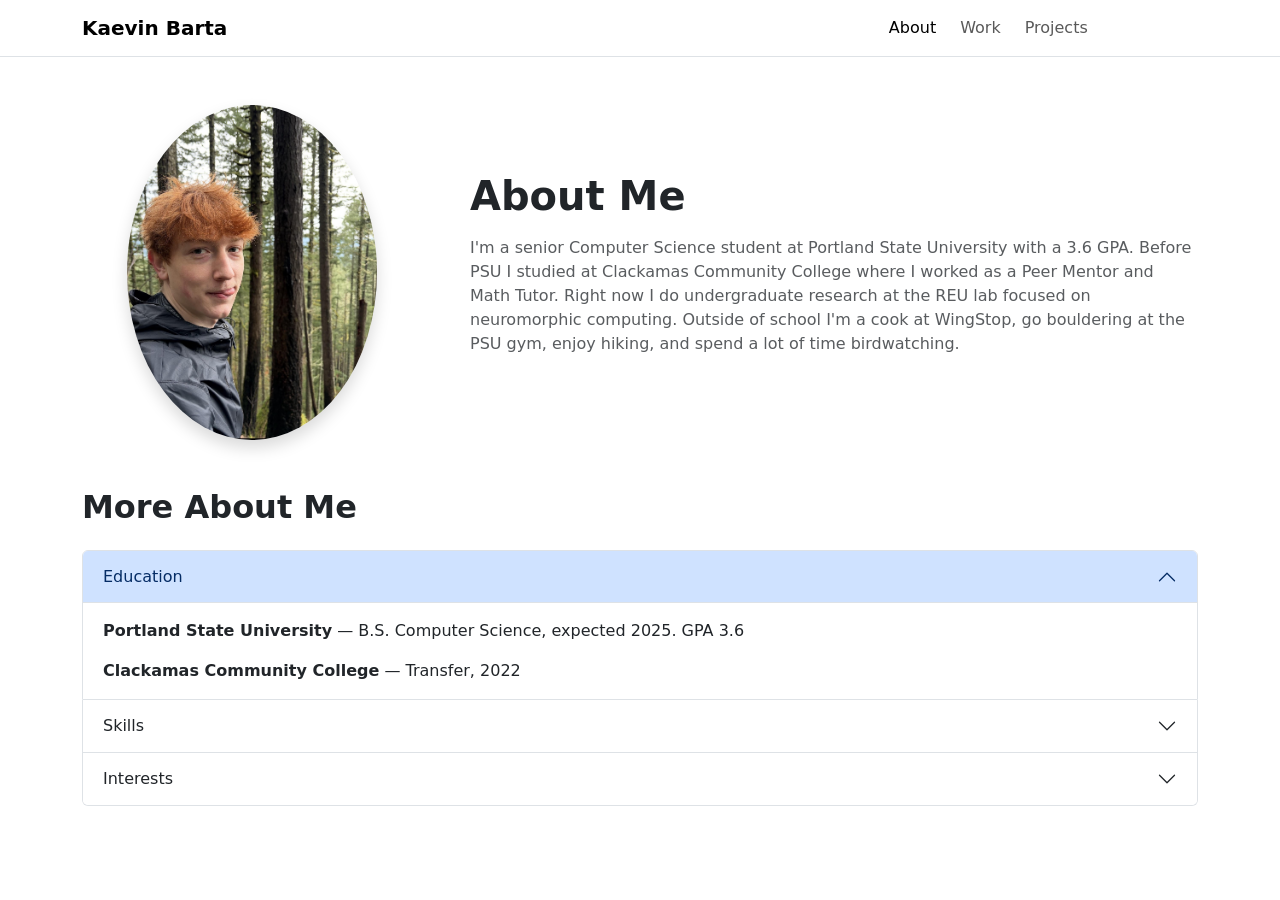
==== about.html @ e7bb1b6a "added images folder, and added draft about page" ====
<!doctype html>
<html lang="en">
  <head>
    <meta charset="UTF-8" />
    <meta name="viewport" content="width=device-width, initial-scale=1.0" />
    <title>About - Kaevin Barta</title>
    <link
      rel="stylesheet"
      href="https://cdn.jsdelivr.net/npm/bootstrap@5.3.3/dist/css/bootstrap.min.css"
    />
    <link rel="stylesheet" href="style.css" />
  </head>
  <body>
    <!-- NAVBAR -->
    <nav
      class="navbar navbar-expand-md navbar-light bg-white border-bottom sticky-top"
    >
      <div class="container">
        <a class="navbar-brand fw-bold" href="index.html">Kaevin Barta</a>
        <button
          class="navbar-toggler"
          type="button"
          data-bs-toggle="collapse"
          data-bs-target="#mainNav"
          aria-controls="mainNav"
          aria-expanded="false"
          aria-label="Toggle navigation"
        >
          <span class="navbar-toggler-icon"></span>
        </button>
        <div class="collapse navbar-collapse" id="mainNav">
          <ul class="navbar-nav ms-auto gap-2">
            <li class="nav-item">
              <a class="nav-link active" href="about.html">About</a>
            </li>
            <li class="nav-item">
              <a class="nav-link" href="work.html">Work</a>
            </li>
            <li class="nav-item">
              <a class="nav-link" href="projects.html">Projects</a>
            </li>
            <li class="nav-item">
              <a
                class="nav-link btn btn-primary text-white px-3"
                href="contact.html"
                >Contact</a
              >
            </li>
          </ul>
        </div>
      </div>
    </nav>

    <!-- ABOUT -->
    <section class="py-5">
      <div class="container">
        <div class="row align-items-center g-5">
          <!-- PHOTO -->
          <div class="col-md-4 text-center">
            <img
              src="images/GoofyForestSelfie.jpg"
              alt="Kaevin Barta"
              class="img-fluid rounded-circle shadow"
              style="max-width: 250px"
            />
          </div>

          <!-- BIO -->
          <div class="col-md-8">
            <h1 class="fw-bold mb-3">About Me</h1>
            <p class="text-muted">
              I'm a senior Computer Science student at Portland State University
              with a 3.6 GPA. Before PSU I studied at Clackamas Community
              College where I worked as a Peer Mentor and Math Tutor. Right now
              I do undergraduate research at the REU lab focused on neuromorphic
              computing. Outside of school I'm a cook at WingStop, go bouldering
              at the PSU gym, enjoy hiking, and spend a lot of time
              birdwatching.
            </p>
          </div>
        </div>

        <!-- ACCORDION -->
        <div class="row mt-5">
          <div class="col">
            <h2 class="fw-bold mb-4">More About Me</h2>
            <div class="accordion" id="aboutAccordion">
              <div class="accordion-item">
                <h2 class="accordion-header">
                  <button
                    class="accordion-button"
                    type="button"
                    data-bs-toggle="collapse"
                    data-bs-target="#collapseEducation"
                    aria-expanded="true"
                    aria-controls="collapseEducation"
                  >
                    Education
                  </button>
                </h2>
                <div
                  id="collapseEducation"
                  class="accordion-collapse collapse show"
                  data-bs-parent="#aboutAccordion"
                >
                  <div class="accordion-body">
                    <p>
                      <b>Portland State University</b> — B.S. Computer Science,
                      expected 2025. GPA 3.6
                    </p>
                    <p class="mb-0">
                      <b>Clackamas Community College</b> — Transfer, 2022
                    </p>
                  </div>
                </div>
              </div>

              <div class="accordion-item">
                <h2 class="accordion-header">
                  <button
                    class="accordion-button collapsed"
                    type="button"
                    data-bs-toggle="collapse"
                    data-bs-target="#collapseSkills"
                    aria-expanded="false"
                    aria-controls="collapseSkills"
                  >
                    Skills
                  </button>
                </h2>
                <div
                  id="collapseSkills"
                  class="accordion-collapse collapse"
                  data-bs-parent="#aboutAccordion"
                >
                  <div class="accordion-body">
                    <p>
                      JavaScript, HTML, CSS, Bootstrap, React, Python, Java, C,
                      C++, C#
                    </p>
                    <p class="mb-0">
                      Git, Linux, REST APIs, Android Development, SPICE sims
                    </p>
                  </div>
                </div>
              </div>

              <div class="accordion-item">
                <h2 class="accordion-header">
                  <button
                    class="accordion-button collapsed"
                    type="button"
                    data-bs-toggle="collapse"
                    data-bs-target="#collapseInterests"
                    aria-expanded="false"
                    aria-controls="collapseInterests"
                  >
                    Interests
                  </button>
                </h2>
                <div
                  id="collapseInterests"
                  class="accordion-collapse collapse"
                  data-bs-parent="#aboutAccordion"
                >
                  <div class="accordion-body">
                    Rock climbing, snowboarding, birdwatching, hiking, and
                    sushi.
                  </div>
                </div>
              </div>
            </div>
          </div>
        </div>
      </div>
    </section>

    <script src="https://cdn.jsdelivr.net/npm/bootstrap@5.3.3/dist/js/bootstrap.bundle.min.js"></script>
    <script src="script.js"></script>
  </body>
</html>
---- style.css ----
/* Contact */
form {
  max-width: 400px;
}

/* index */

/* cool hover effects on the nav cards */
.hover-card {
  transition: transform 0.2s, box-shadow 0.2s;
}
 
.hover-card:hover {
  transform: translateY(-4px);
  box-shadow: 0 8px 20px rgba(0, 0, 0, 0.08);
}
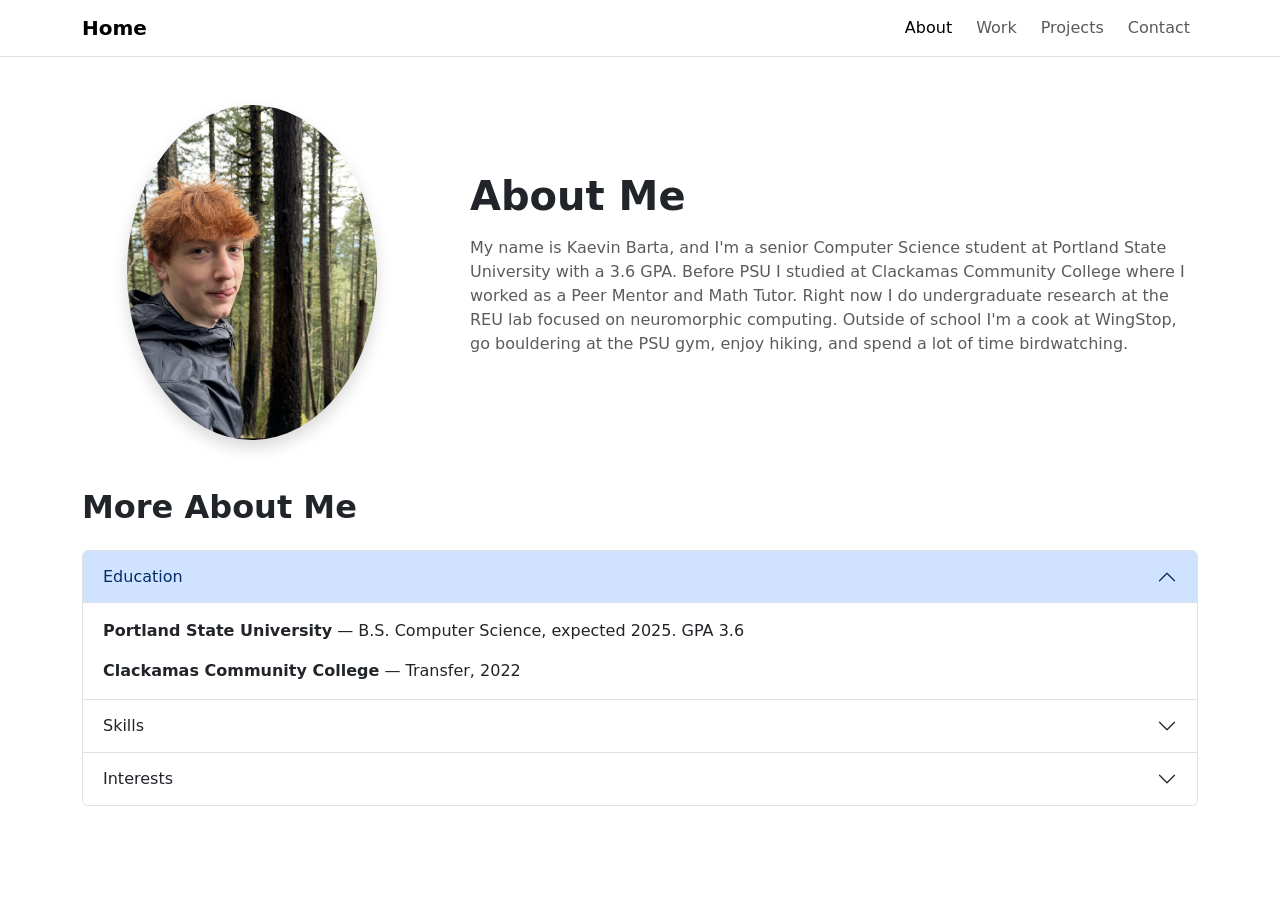
==== commit 9ca056cf: "late push, about page done, projects page done, still need to polish and add features" ====
--- a/about.html
+++ b/about.html
@@ -3,7 +3,7 @@
   <head>
     <meta charset="UTF-8" />
     <meta name="viewport" content="width=device-width, initial-scale=1.0" />
-    <title>About - Kaevin Barta</title>
+    <title>About: Kaevin Barta</title>
     <link
       rel="stylesheet"
       href="https://cdn.jsdelivr.net/npm/bootstrap@5.3.3/dist/css/bootstrap.min.css"
@@ -16,7 +16,7 @@
       class="navbar navbar-expand-md navbar-light bg-white border-bottom sticky-top"
     >
       <div class="container">
-        <a class="navbar-brand fw-bold" href="index.html">Kaevin Barta</a>
+        <a class="navbar-brand fw-bold" href="index.html">Home</a>
         <button
           class="navbar-toggler"
           type="button"
@@ -40,11 +40,7 @@
               <a class="nav-link" href="projects.html">Projects</a>
             </li>
             <li class="nav-item">
-              <a
-                class="nav-link btn btn-primary text-white px-3"
-                href="contact.html"
-                >Contact</a
-              >
+              <a class="nav-link" href="contact.html">Contact</a>
             </li>
           </ul>
         </div>
@@ -52,11 +48,12 @@
     </nav>
 
     <!-- ABOUT -->
+    <!-- for padding on the y (top & bottom) -->
     <section class="py-5">
       <div class="container">
         <div class="row align-items-center g-5">
-          <!-- PHOTO -->
           <div class="col-md-4 text-center">
+            <!-- eclipsed photo -->
             <img
               src="images/GoofyForestSelfie.jpg"
               alt="Kaevin Barta"
@@ -65,17 +62,17 @@
             />
           </div>
 
-          <!-- BIO -->
+          <!-- bio -->
           <div class="col-md-8">
             <h1 class="fw-bold mb-3">About Me</h1>
             <p class="text-muted">
-              I'm a senior Computer Science student at Portland State University
-              with a 3.6 GPA. Before PSU I studied at Clackamas Community
-              College where I worked as a Peer Mentor and Math Tutor. Right now
-              I do undergraduate research at the REU lab focused on neuromorphic
-              computing. Outside of school I'm a cook at WingStop, go bouldering
-              at the PSU gym, enjoy hiking, and spend a lot of time
-              birdwatching.
+              My name is Kaevin Barta, and I'm a senior Computer Science student
+              at Portland State University with a 3.6 GPA. Before PSU I studied
+              at Clackamas Community College where I worked as a Peer Mentor and
+              Math Tutor. Right now I do undergraduate research at the REU lab
+              focused on neuromorphic computing. Outside of school I'm a cook at
+              WingStop, go bouldering at the PSU gym, enjoy hiking, and spend a
+              lot of time birdwatching.
             </p>
           </div>
         </div>
@@ -86,6 +83,7 @@
             <h2 class="fw-bold mb-4">More About Me</h2>
             <div class="accordion" id="aboutAccordion">
               <div class="accordion-item">
+                <!-- EDUCATION -->
                 <h2 class="accordion-header">
                   <button
                     class="accordion-button"
@@ -116,6 +114,7 @@
               </div>
 
               <div class="accordion-item">
+                <!-- SKILLS -->
                 <h2 class="accordion-header">
                   <button
                     class="accordion-button collapsed"
@@ -146,6 +145,7 @@
               </div>
 
               <div class="accordion-item">
+                <!-- INTERESTS -->
                 <h2 class="accordion-header">
                   <button
                     class="accordion-button collapsed"
